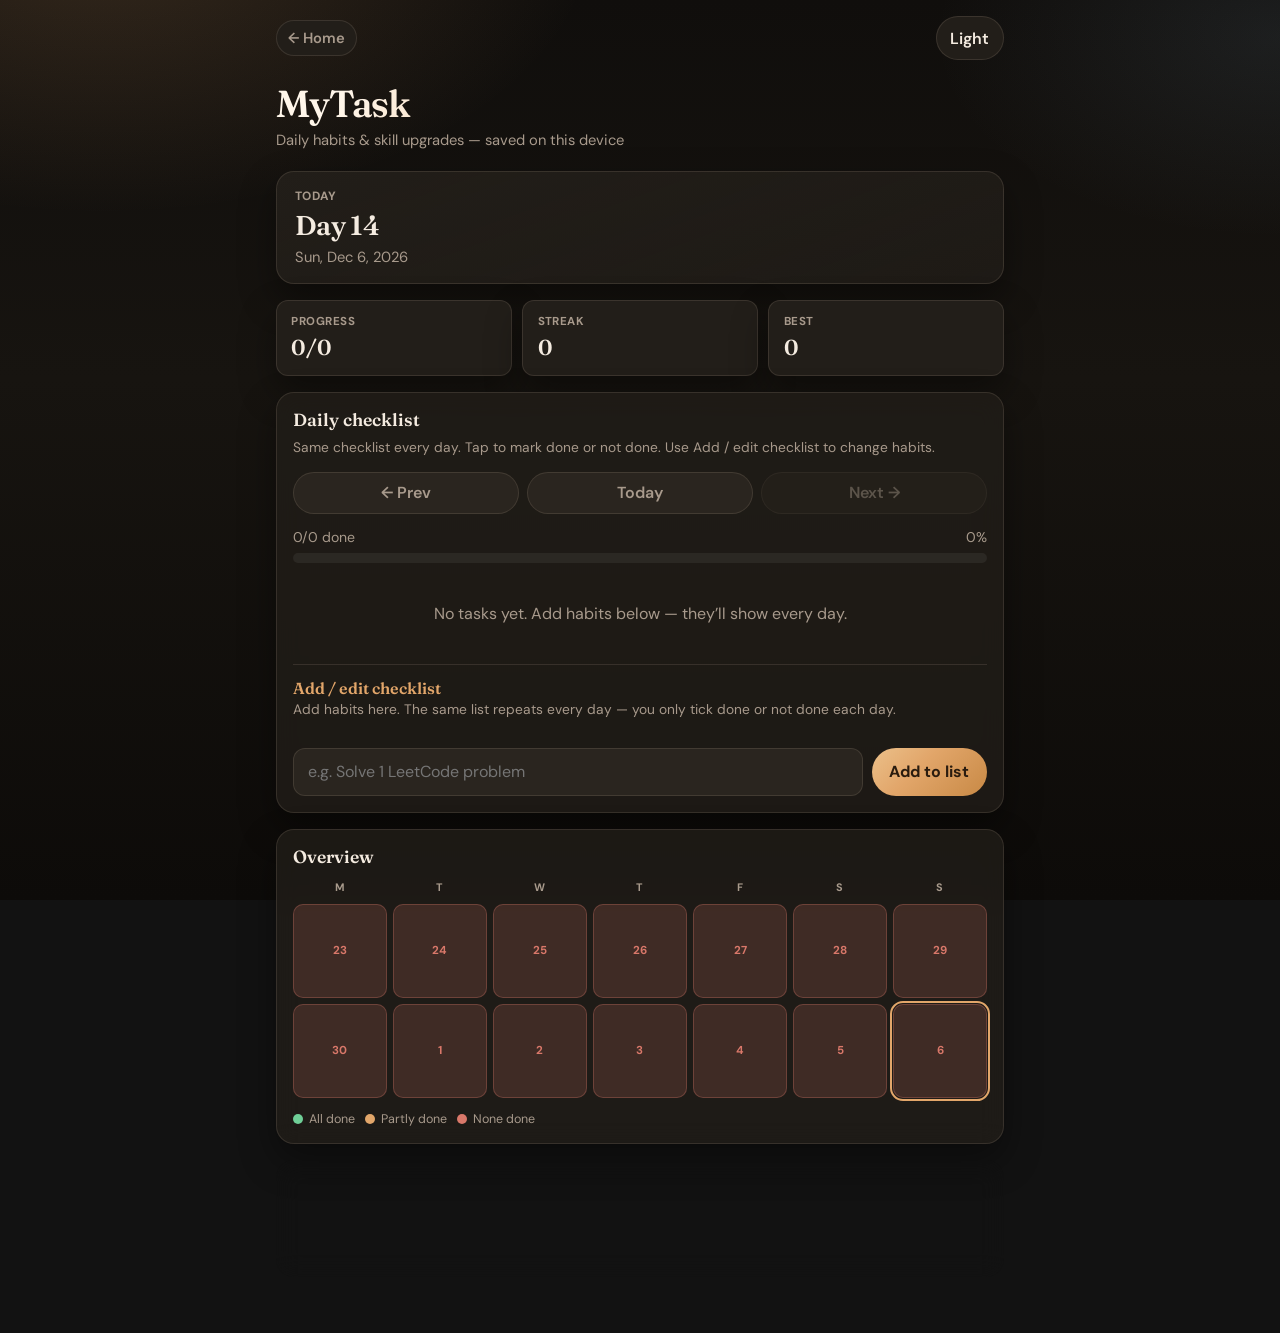
==== mytask.html @ d4458bb4 "Add MyTask daily habit tracker as a standalone page. Co-authored-by: Cursor <cursoragent@cursor.com>" ====
<!doctype html>
<html lang="en">
  <head>
    <meta charset="UTF-8" />
    <meta name="viewport" content="width=device-width, initial-scale=1.0, viewport-fit=cover" />
    <meta name="theme-color" content="#100e0c" />
    <meta name="description" content="MyTask — daily habit and skill-upgrade tracker" />
    <link rel="preconnect" href="https://fonts.googleapis.com" />
    <link rel="preconnect" href="https://fonts.gstatic.com" crossorigin />
    <link href="https://fonts.googleapis.com/css2?family=DM+Sans:ital,opsz,wght@0,9..40,400;0,9..40,500;0,9..40,600;0,9..40,700&family=Fraunces:opsz,wght@9..144,500;9..144,600;9..144,700&display=swap" rel="stylesheet" />
    <link rel="stylesheet" href="mytask.css" />
    <title>MyTask</title>
  </head>
  <body>
    <div class="app">
      <div class="topbar">
        <a class="home-link" href="index.html">← Home</a>
        <button type="button" class="icon-btn" id="themeToggle" aria-label="Toggle theme">Theme</button>
      </div>

      <header>
        <h1 class="brand">MyTask</h1>
        <p class="brand-tag">Daily habits &amp; skill upgrades — saved on this device</p>
      </header>

      <section class="day-banner">
        <p class="day-label" id="dayLabel">Tracking</p>
        <h2 class="day-title" id="dayTitle">—</h2>
        <p class="day-sub" id="daySub"></p>
      </section>

      <div id="preStart" class="panel waiting" hidden>
        <strong>Tracking starts on 23 Nov 2026</strong>
        That’s Day 1. Set up your daily checklist below now — ticking begins on Day 1.
      </div>

      <div id="mainApp">
        <div class="stats" id="statsRow">
          <div class="stat-card">
            <p class="stat-label">Progress</p>
            <p class="stat-value" id="progressStat">0/0</p>
          </div>
          <div class="stat-card">
            <p class="stat-label">Streak</p>
            <p class="stat-value" id="streakStat">0</p>
          </div>
          <div class="stat-card">
            <p class="stat-label">Best</p>
            <p class="stat-value" id="bestStat">0</p>
          </div>
        </div>

        <section class="panel">
          <div class="panel-head">
            <h2 id="listHeading">Daily checklist</h2>
          </div>
          <p class="list-hint" id="listHint">Same checklist every day. Tap to mark done or not done. Edit the list only when you want to change your habits.</p>

          <div class="nav-day" id="navDay">
            <button type="button" id="prevDay">← Prev</button>
            <button type="button" id="todayBtn">Today</button>
            <button type="button" id="nextDay">Next →</button>
          </div>

          <div class="progress-wrap" id="progressWrap">
            <div class="progress-meta">
              <span id="progressText">0/0 done</span>
              <span id="progressPct">0%</span>
            </div>
            <div class="progress-track">
              <div class="progress-fill" id="progressFill"></div>
            </div>
          </div>

          <ul class="task-list" id="taskList"></ul>
          <div class="empty" id="emptyTasks" hidden>No tasks yet. Add habits below — they’ll show every day.</div>

          <div class="manage always-open" id="manageTasks">
            <h3 class="manage-title">Add / edit checklist</h3>
            <p class="list-hint">Add habits here. The same list repeats every day — you only tick done or not done each day.</p>
            <ul class="task-list manage-list" id="manageList"></ul>
            <form class="add-row" id="addForm">
              <input
                type="text"
                id="taskInput"
                placeholder="e.g. Solve 1 LeetCode problem"
                maxlength="120"
                required
                autocomplete="off"
              />
              <button type="submit" class="btn btn-primary">Add to list</button>
            </form>
          </div>
        </section>

        <section class="panel" id="overviewPanel">
          <h2>Overview</h2>
          <div class="calendar" id="calendar" aria-label="Day overview calendar"></div>
          <div class="legend">
            <span><i class="dot done"></i> All done</span>
            <span><i class="dot partial"></i> Partly done</span>
            <span><i class="dot missed"></i> None done</span>
          </div>
        </section>

        <section class="panel">
          <h2>Backup</h2>
          <div class="actions-row">
            <button type="button" class="btn btn-secondary" id="exportBtn" style="margin-top:0">Export JSON</button>
            <button type="button" class="btn btn-secondary" id="importBtn" style="margin-top:0">Import JSON</button>
          </div>
          <input type="file" id="importFile" accept="application/json,.json" hidden />
        </section>
      </div>
    </div>

    <script src="mytask.js"></script>
  </body>
</html>
---- mytask.css ----
:root,
[data-theme='dark'] {
  --bg-deep: #100e0c;
  --bg: #171410;
  --bg-elevated: #221e19;
  --bg-soft: #2a251f;
  --line: rgba(232, 214, 190, 0.12);
  --text: #f4ebe0;
  --text-muted: #a89a8c;
  --accent: #e2a66a;
  --accent-soft: rgba(226, 166, 106, 0.14);
  --accent-strong: #c88945;
  --accent-ink: #2a1c0f;
  --done: #6fcf97;
  --partial: #e2a66a;
  --missed: #d9786a;
  --danger: #d9786a;
  --danger-soft: rgba(217, 120, 106, 0.14);
  --shadow: 0 16px 36px rgba(0, 0, 0, 0.38);
  --radius: 18px;
  --radius-sm: 12px;
  --font: 'DM Sans', system-ui, sans-serif;
  --display: 'Fraunces', Georgia, serif;
  --safe-bottom: env(safe-area-inset-bottom, 0px);
  --safe-top: env(safe-area-inset-top, 0px);
  color-scheme: dark;
}

[data-theme='light'] {
  --bg-deep: #f3ebe1;
  --bg: #f7f1ea;
  --bg-elevated: #fffaf4;
  --bg-soft: #efe4d6;
  --line: rgba(42, 28, 15, 0.12);
  --text: #2a1c0f;
  --text-muted: #7a6a58;
  --accent: #c88945;
  --accent-soft: rgba(200, 137, 69, 0.16);
  --accent-strong: #a86f32;
  --accent-ink: #fff8f0;
  --done: #3f8f63;
  --partial: #c88945;
  --missed: #c45c4a;
  --danger: #c45c4a;
  --danger-soft: rgba(196, 92, 74, 0.12);
  --shadow: 0 14px 32px rgba(42, 28, 15, 0.08);
  color-scheme: light;
}

*,
*::before,
*::after {
  box-sizing: border-box;
}

html {
  -webkit-text-size-adjust: 100%;
}

body {
  margin: 0;
  min-height: 100vh;
  font-family: var(--font);
  color: var(--text);
  background:
    radial-gradient(900px 520px at 8% -8%, rgba(226, 166, 106, 0.18), transparent 55%),
    radial-gradient(720px 420px at 100% 4%, rgba(120, 148, 168, 0.12), transparent 48%),
    linear-gradient(180deg, var(--bg-deep), var(--bg) 42%, #0d0b09);
  background-attachment: fixed;
  -webkit-font-smoothing: antialiased;
}

[data-theme='light'] body {
  background:
    radial-gradient(900px 520px at 8% -8%, rgba(226, 166, 106, 0.22), transparent 55%),
    radial-gradient(720px 420px at 100% 4%, rgba(120, 148, 168, 0.1), transparent 48%),
    linear-gradient(180deg, #f7f1ea, #efe6da 50%, #e8ddd0);
}

button,
input,
textarea {
  font: inherit;
  color: inherit;
}

button {
  cursor: pointer;
  -webkit-tap-highlight-color: transparent;
  touch-action: manipulation;
}

.app {
  width: min(760px, 100%);
  margin: 0 auto;
  padding: calc(1rem + var(--safe-top)) 1rem calc(2.5rem + var(--safe-bottom));
}

.topbar {
  display: flex;
  align-items: center;
  justify-content: space-between;
  gap: 0.75rem;
  margin-bottom: 1.25rem;
}

.home-link {
  color: var(--text-muted);
  text-decoration: none;
  font-size: 0.92rem;
  font-weight: 600;
  padding: 0.45rem 0.7rem;
  border-radius: 999px;
  border: 1px solid var(--line);
  background: var(--bg-elevated);
}

.home-link:hover {
  color: var(--accent);
  border-color: rgba(226, 166, 106, 0.4);
}

.icon-btn {
  border: 1px solid var(--line);
  background: var(--bg-elevated);
  color: var(--text);
  border-radius: 999px;
  min-width: 44px;
  min-height: 44px;
  padding: 0.55rem 0.85rem;
  font-weight: 600;
}

.icon-btn:hover {
  border-color: rgba(226, 166, 106, 0.4);
  background: var(--accent-soft);
}

.brand {
  margin: 0 0 0.2rem;
  font-family: var(--display);
  font-size: clamp(1.8rem, 6vw, 2.35rem);
  font-weight: 600;
  letter-spacing: -0.03em;
  background: linear-gradient(120deg, #fff6ea 10%, var(--accent) 75%);
  -webkit-background-clip: text;
  background-clip: text;
  color: transparent;
}

[data-theme='light'] .brand {
  background: linear-gradient(120deg, #2a1c0f 10%, var(--accent) 80%);
  -webkit-background-clip: text;
  background-clip: text;
}

.brand-tag {
  margin: 0;
  color: var(--text-muted);
  font-size: 0.92rem;
  line-height: 1.4;
}

.day-banner {
  margin: 1.25rem 0 1rem;
  padding: 1rem 1.1rem;
  border-radius: var(--radius);
  background: linear-gradient(160deg, var(--bg-elevated), rgba(34, 30, 25, 0.72));
  border: 1px solid var(--line);
  box-shadow: var(--shadow);
}

[data-theme='light'] .day-banner {
  background: linear-gradient(160deg, var(--bg-elevated), #f3e8db);
}

.day-label {
  margin: 0;
  font-size: 0.75rem;
  letter-spacing: 0.06em;
  text-transform: uppercase;
  color: var(--text-muted);
  font-weight: 700;
}

.day-title {
  margin: 0.25rem 0 0;
  font-family: var(--display);
  font-size: clamp(1.35rem, 4.5vw, 1.7rem);
  font-weight: 600;
  letter-spacing: -0.02em;
}

.day-sub {
  margin: 0.3rem 0 0;
  color: var(--text-muted);
  font-size: 0.92rem;
}

.stats {
  display: grid;
  grid-template-columns: repeat(3, 1fr);
  gap: 0.65rem;
  margin-bottom: 1rem;
}

.stat-card {
  padding: 0.85rem 0.9rem;
  border-radius: var(--radius-sm);
  background: var(--bg-elevated);
  border: 1px solid var(--line);
  min-width: 0;
  box-shadow: var(--shadow);
}

.stat-label {
  margin: 0;
  color: var(--text-muted);
  font-size: 0.72rem;
  letter-spacing: 0.04em;
  text-transform: uppercase;
  font-weight: 700;
}

.stat-value {
  margin: 0.3rem 0 0;
  font-family: var(--display);
  font-size: clamp(1.1rem, 4vw, 1.35rem);
  font-weight: 600;
}

.panel {
  margin-bottom: 1rem;
  padding: 1rem;
  border-radius: var(--radius);
  background: rgba(34, 30, 25, 0.78);
  backdrop-filter: blur(12px);
  border: 1px solid var(--line);
  box-shadow: var(--shadow);
}

[data-theme='light'] .panel {
  background: rgba(255, 250, 244, 0.92);
}

.panel h2 {
  margin: 0 0 0.85rem;
  font-family: var(--display);
  font-size: 1.1rem;
  font-weight: 600;
}

.panel-head {
  display: flex;
  align-items: center;
  justify-content: space-between;
  gap: 0.75rem;
  margin-bottom: 0.85rem;
}

.panel-head h2 {
  margin: 0;
}

.list-hint {
  margin: -0.35rem 0 0.9rem;
  color: var(--text-muted);
  font-size: 0.86rem;
  line-height: 1.45;
}

.manage {
  margin-top: 1rem;
  padding-top: 0.85rem;
  border-top: 1px solid var(--line);
}

.manage-title {
  margin: 0 0 0.45rem;
  font-family: var(--display);
  font-size: 1rem;
  font-weight: 600;
  color: var(--accent);
}

.manage-list {
  margin-top: 0.75rem;
}

.manage-list .task-item {
  grid-template-columns: 1fr auto;
}

.progress-wrap {
  margin-bottom: 1rem;
}

.progress-meta {
  display: flex;
  justify-content: space-between;
  gap: 0.5rem;
  margin-bottom: 0.45rem;
  font-size: 0.88rem;
  color: var(--text-muted);
}

.progress-track {
  height: 10px;
  border-radius: 999px;
  background: rgba(255, 255, 255, 0.06);
  overflow: hidden;
}

[data-theme='light'] .progress-track {
  background: rgba(42, 28, 15, 0.08);
}

.progress-fill {
  height: 100%;
  width: 0%;
  border-radius: inherit;
  background: linear-gradient(90deg, #ebc08a, var(--accent), var(--accent-strong));
  transition: width 0.35s ease;
}

.task-list {
  list-style: none;
  margin: 0;
  padding: 0;
  display: grid;
  gap: 0.55rem;
}

.task-item {
  display: grid;
  grid-template-columns: auto 1fr auto;
  gap: 0.7rem;
  align-items: center;
  padding: 0.75rem 0.8rem;
  border-radius: var(--radius-sm);
  background: var(--bg-soft);
  border: 1px solid transparent;
}

.task-item.done {
  border-color: rgba(226, 166, 106, 0.3);
}

.task-item.tickable {
  cursor: pointer;
}

.task-item.tickable:hover {
  border-color: rgba(226, 166, 106, 0.35);
}

.check {
  width: 34px;
  height: 34px;
  border-radius: 10px;
  border: 2px solid var(--line);
  background: var(--bg-elevated);
  display: grid;
  place-items: center;
  flex-shrink: 0;
  transition: transform 0.18s ease, background 0.18s ease, border-color 0.18s ease;
  pointer-events: none;
}

.check.checked {
  background: linear-gradient(135deg, #ebc08a, var(--accent));
  border-color: var(--accent);
  color: var(--accent-ink);
  animation: pop 0.28s ease;
}

.check svg {
  width: 16px;
  height: 16px;
  opacity: 0;
  transform: scale(0.6);
  transition: opacity 0.15s ease, transform 0.15s ease;
}

.check.checked svg {
  opacity: 1;
  transform: scale(1);
}

.task-title {
  margin: 0;
  font-weight: 600;
  line-height: 1.35;
  word-break: break-word;
}

.task-item.done .task-title {
  text-decoration: line-through;
  color: var(--text-muted);
}

.task-actions {
  display: flex;
  gap: 0.25rem;
}

.ghost {
  border: none;
  background: transparent;
  color: var(--text-muted);
  padding: 0.4rem 0.55rem;
  border-radius: 8px;
  min-height: 40px;
  font-size: 0.82rem;
  font-weight: 600;
}

.ghost:hover {
  background: var(--danger-soft);
  color: var(--danger);
}

.ghost.edit:hover {
  background: var(--accent-soft);
  color: var(--accent);
}

.add-row {
  display: grid;
  grid-template-columns: 1fr auto;
  gap: 0.55rem;
  margin-top: 0.85rem;
}

.add-row input {
  width: 100%;
  min-height: 48px;
  border: 1px solid var(--line);
  border-radius: var(--radius-sm);
  background: var(--bg-soft);
  padding: 0.75rem 0.85rem;
  outline: none;
  font-size: 16px;
}

.add-row input:focus {
  border-color: rgba(226, 166, 106, 0.55);
  box-shadow: 0 0 0 3px var(--accent-soft);
}

.btn {
  border: none;
  border-radius: 999px;
  min-height: 48px;
  padding: 0.75rem 1.1rem;
  font-weight: 700;
}

.btn-primary {
  background: linear-gradient(135deg, #ebc08a, var(--accent) 40%, var(--accent-strong));
  color: var(--accent-ink);
}

.btn-secondary {
  width: 100%;
  background: transparent;
  border: 1px solid var(--line);
  color: var(--text-muted);
  margin-top: 0.55rem;
}

.btn-secondary:hover {
  color: var(--text);
  background: var(--accent-soft);
  border-color: rgba(226, 166, 106, 0.4);
}

.waiting {
  text-align: center;
  padding: 2rem 1rem;
  color: var(--text-muted);
}

.waiting strong {
  display: block;
  margin-bottom: 0.35rem;
  color: var(--text);
  font-family: var(--display);
  font-size: 1.15rem;
}

.nav-day {
  display: flex;
  gap: 0.5rem;
  margin-bottom: 0.85rem;
}

.nav-day button {
  flex: 1;
  border: 1px solid var(--line);
  background: var(--bg-soft);
  border-radius: 999px;
  min-height: 42px;
  font-weight: 600;
  color: var(--text-muted);
}

.nav-day button:disabled {
  opacity: 0.45;
  cursor: not-allowed;
}

.nav-day button:not(:disabled):hover {
  color: var(--accent);
  border-color: rgba(226, 166, 106, 0.4);
}

.calendar {
  display: grid;
  grid-template-columns: repeat(7, minmax(0, 1fr));
  gap: 0.4rem;
}

.cal-head {
  text-align: center;
  font-size: 0.68rem;
  color: var(--text-muted);
  font-weight: 700;
  letter-spacing: 0.04em;
  text-transform: uppercase;
  padding-bottom: 0.2rem;
}

.cal-cell {
  aspect-ratio: 1;
  border: none;
  border-radius: 10px;
  background: var(--bg-soft);
  color: var(--text);
  font-size: 0.72rem;
  font-weight: 700;
  padding: 0.2rem;
  display: grid;
  place-items: center;
  position: relative;
}

.cal-cell.empty {
  background: transparent;
  pointer-events: none;
}

.cal-cell.done {
  background: rgba(111, 207, 151, 0.2);
  color: var(--done);
  border: 1px solid rgba(111, 207, 151, 0.35);
}

.cal-cell.partial {
  background: rgba(226, 166, 106, 0.2);
  color: var(--partial);
  border: 1px solid rgba(226, 166, 106, 0.4);
}

.cal-cell.missed {
  background: rgba(217, 120, 106, 0.18);
  color: var(--missed);
  border: 1px solid rgba(217, 120, 106, 0.3);
}

.cal-cell.future {
  opacity: 0.35;
}

.cal-cell.selected {
  outline: 2px solid var(--accent);
  outline-offset: 1px;
}

.legend {
  display: flex;
  flex-wrap: wrap;
  gap: 0.65rem;
  margin-top: 0.85rem;
  color: var(--text-muted);
  font-size: 0.78rem;
}

.legend span {
  display: inline-flex;
  align-items: center;
  gap: 0.35rem;
}

.dot {
  width: 10px;
  height: 10px;
  border-radius: 50%;
}

.dot.done { background: var(--done); }
.dot.partial { background: var(--partial); }
.dot.missed { background: var(--missed); }

.actions-row {
  display: grid;
  grid-template-columns: 1fr 1fr;
  gap: 0.55rem;
}

.empty {
  text-align: center;
  padding: 1.5rem 0.75rem;
  color: var(--text-muted);
}

@keyframes pop {
  0% { transform: scale(0.85); }
  60% { transform: scale(1.12); }
  100% { transform: scale(1); }
}

@media (max-width: 560px) {
  .stats {
    grid-template-columns: 1fr;
  }

  .add-row {
    grid-template-columns: 1fr;
  }

  .task-item {
    grid-template-columns: auto 1fr;
    grid-template-areas:
      'check title'
      'check actions';
  }

  .check { grid-area: check; align-self: start; margin-top: 0.15rem; }
  .task-title { grid-area: title; }
  .task-actions { grid-area: actions; justify-self: start; }
}

@media (prefers-reduced-motion: reduce) {
  *,
  *::before,
  *::after {
    animation: none !important;
    transition: none !important;
  }
}
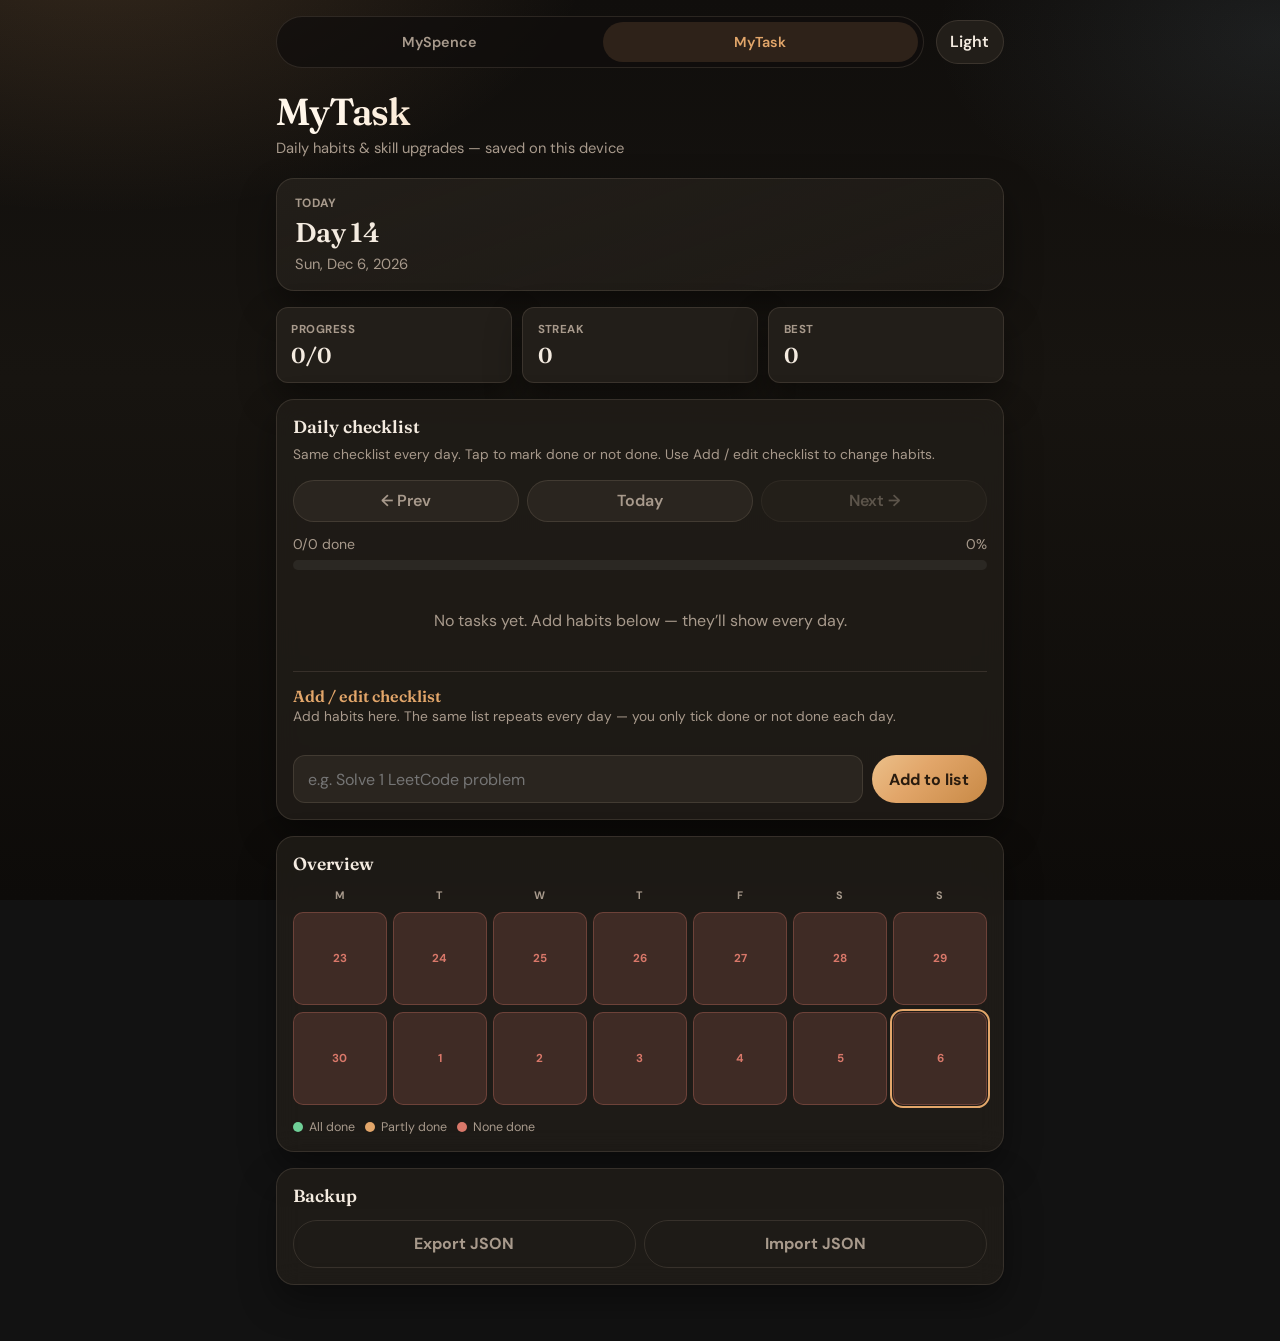
==== commit 249eb94f: "Add app switcher between MySpence and MyTask. Co-authored-by: Cursor <cursoragent@cursor.com>" ====
--- a/mytask.html
+++ b/mytask.html
@@ -14,7 +14,10 @@
   <body>
     <div class="app">
       <div class="topbar">
-        <a class="home-link" href="index.html">← Home</a>
+        <nav class="app-switch" aria-label="Apps">
+          <a class="app-switch-link" href="index.html">MySpence</a>
+          <a class="app-switch-link active" href="mytask.html">MyTask</a>
+        </nav>
         <button type="button" class="icon-btn" id="themeToggle" aria-label="Toggle theme">Theme</button>
       </div>
 
--- a/mytask.css
+++ b/mytask.css
@@ -104,20 +104,42 @@
   margin-bottom: 1.25rem;
 }
 
-.home-link {
-  color: var(--text-muted);
+.app-switch {
+  display: flex;
+  flex: 1;
+  gap: 0.35rem;
+  padding: 0.3rem;
+  border-radius: 999px;
+  background: rgba(16, 14, 12, 0.75);
+  border: 1px solid var(--line);
+}
+
+[data-theme='light'] .app-switch {
+  background: rgba(255, 250, 244, 0.9);
+}
+
+.app-switch-link {
+  flex: 1;
+  text-align: center;
   text-decoration: none;
-  font-size: 0.92rem;
-  font-weight: 600;
-  padding: 0.45rem 0.7rem;
+  color: var(--text-muted);
+  padding: 0.55rem 0.65rem;
+  min-height: 40px;
   border-radius: 999px;
-  border: 1px solid var(--line);
-  background: var(--bg-elevated);
-}
-
-.home-link:hover {
+  font-weight: 600;
+  font-size: 0.9rem;
+  display: inline-flex;
+  align-items: center;
+  justify-content: center;
+}
+
+.app-switch-link.active {
+  background: var(--accent-soft);
   color: var(--accent);
-  border-color: rgba(226, 166, 106, 0.4);
+}
+
+.app-switch-link:hover:not(.active) {
+  color: var(--text);
 }
 
 .icon-btn {
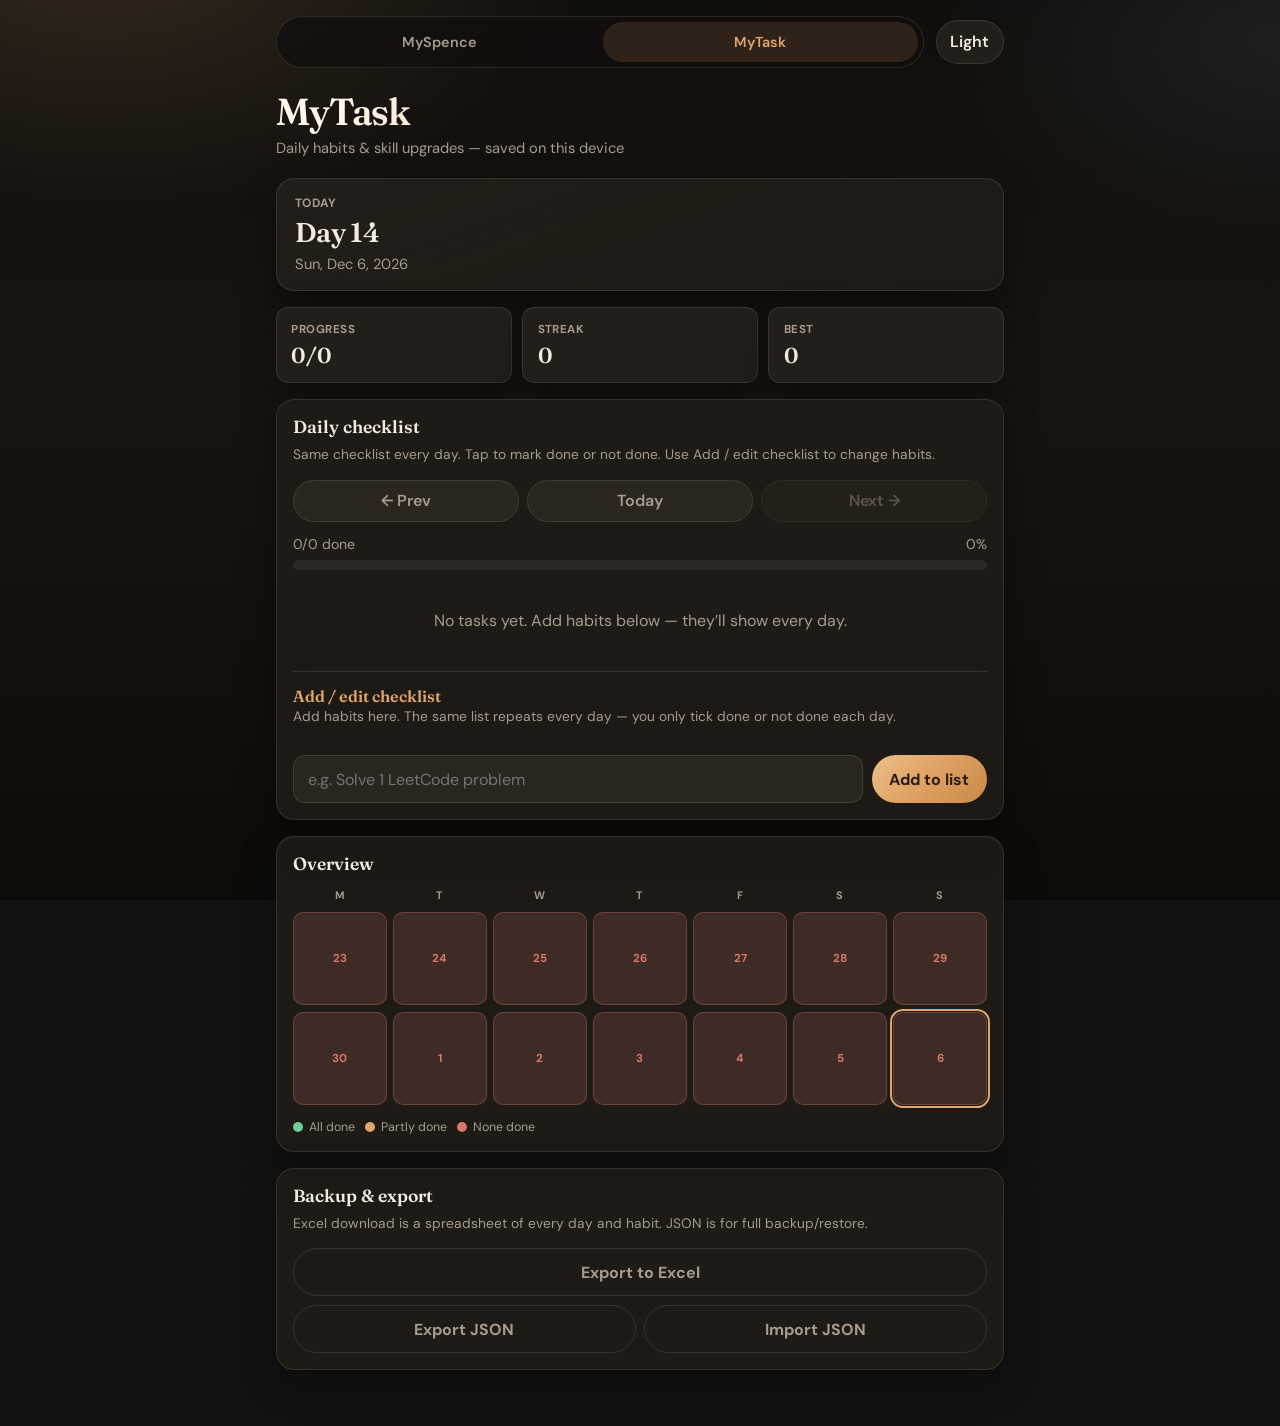
==== commit 43ec7e08: "Add Excel CSV export for MySpence and MyTask. Co-authored-by: Cursor <cursoragent@cursor.com>" ====
--- a/mytask.html
+++ b/mytask.html
@@ -107,8 +107,10 @@
         </section>
 
         <section class="panel">
-          <h2>Backup</h2>
-          <div class="actions-row">
+          <h2>Backup &amp; export</h2>
+          <p class="list-hint">Excel download is a spreadsheet of every day and habit. JSON is for full backup/restore.</p>
+          <button type="button" class="btn btn-secondary" id="exportExcelBtn" style="margin-top:0">Export to Excel</button>
+          <div class="actions-row" style="margin-top:0.55rem">
             <button type="button" class="btn btn-secondary" id="exportBtn" style="margin-top:0">Export JSON</button>
             <button type="button" class="btn btn-secondary" id="importBtn" style="margin-top:0">Import JSON</button>
           </div>
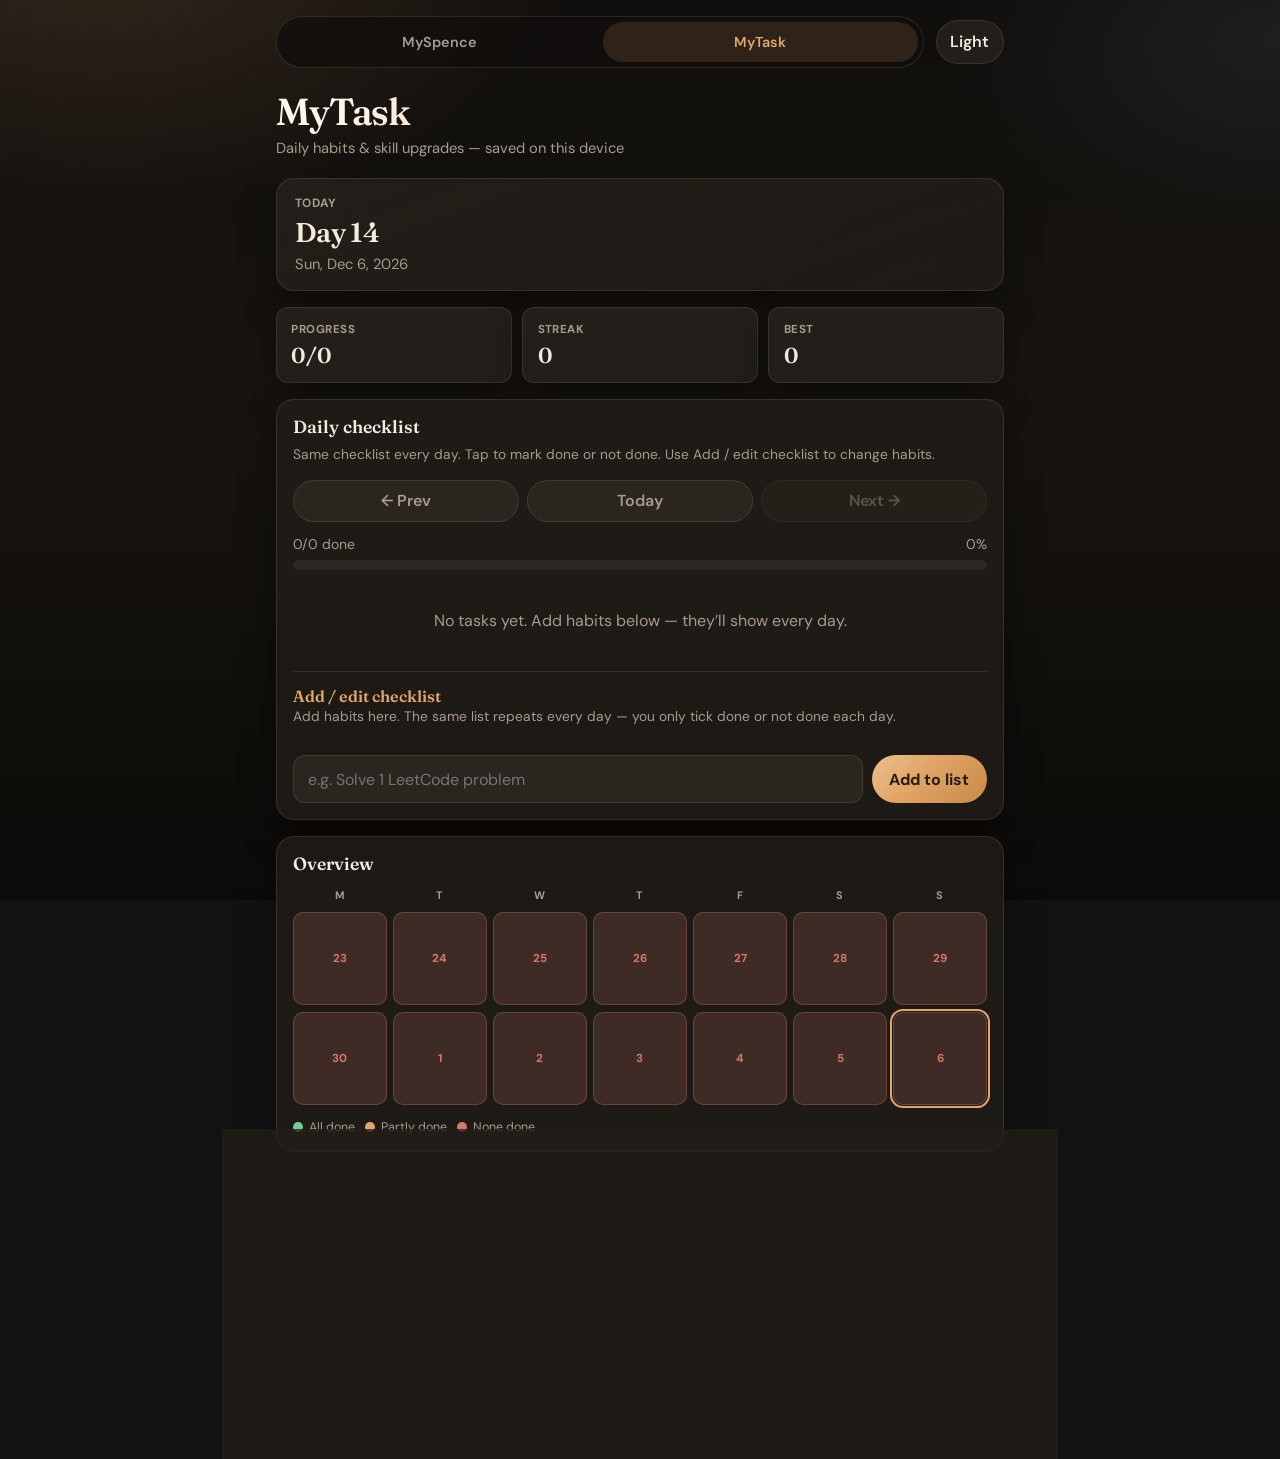
==== commit 90415e6a: "Add viewable period reports and simplify MyTask pre-start flow. Co-authored-by: Cursor <cursoragent@" ====
--- a/mytask.html
+++ b/mytask.html
@@ -32,11 +32,6 @@
         <p class="day-sub" id="daySub"></p>
       </section>
 
-      <div id="preStart" class="panel waiting" hidden>
-        <strong>Tracking starts on 23 Nov 2026</strong>
-        That’s Day 1. Set up your daily checklist below now — ticking begins on Day 1.
-      </div>
-
       <div id="mainApp">
         <div class="stats" id="statsRow">
           <div class="stat-card">
@@ -57,7 +52,7 @@
           <div class="panel-head">
             <h2 id="listHeading">Daily checklist</h2>
           </div>
-          <p class="list-hint" id="listHint">Same checklist every day. Tap to mark done or not done. Edit the list only when you want to change your habits.</p>
+          <p class="list-hint" id="listHint">Same checklist every day. Tap to mark done or not done. Day 1 starts 23 Nov 2026.</p>
 
           <div class="nav-day" id="navDay">
             <button type="button" id="prevDay">← Prev</button>
@@ -107,9 +102,34 @@
         </section>
 
         <section class="panel">
-          <h2>Backup &amp; export</h2>
-          <p class="list-hint">Excel download is a spreadsheet of every day and habit. JSON is for full backup/restore.</p>
-          <button type="button" class="btn btn-secondary" id="exportExcelBtn" style="margin-top:0">Export to Excel</button>
+          <h2>Reports &amp; backup</h2>
+          <p class="list-hint">View or download weekly, monthly, yearly, or custom reports. JSON is for full backup/restore.</p>
+          <label>
+            Period
+            <select id="reportPeriod">
+              <option value="week">This week</option>
+              <option value="lastWeek">Last week</option>
+              <option value="month">This month</option>
+              <option value="lastMonth">Last month</option>
+              <option value="year">This year</option>
+              <option value="custom">Custom range</option>
+            </select>
+          </label>
+          <div class="form-row" id="reportCustom" hidden style="margin-top:0.7rem">
+            <label>
+              From
+              <input type="date" id="reportFrom" />
+            </label>
+            <label>
+              To
+              <input type="date" id="reportTo" />
+            </label>
+          </div>
+          <div class="actions-row" style="margin-top:0.75rem">
+            <button type="button" class="btn btn-secondary" id="viewReportBtn" style="margin-top:0">View report</button>
+            <button type="button" class="btn btn-secondary" id="exportExcelBtn" style="margin-top:0">Download</button>
+          </div>
+          <div class="report-view" id="reportView" hidden></div>
           <div class="actions-row" style="margin-top:0.55rem">
             <button type="button" class="btn btn-secondary" id="exportBtn" style="margin-top:0">Export JSON</button>
             <button type="button" class="btn btn-secondary" id="importBtn" style="margin-top:0">Import JSON</button>
--- a/mytask.css
+++ b/mytask.css
@@ -630,6 +630,80 @@
   gap: 0.55rem;
 }
 
+.report-view {
+  margin-top: 1rem;
+  padding-top: 1rem;
+  border-top: 1px solid var(--line);
+}
+
+.report-summary {
+  display: grid;
+  grid-template-columns: repeat(3, minmax(0, 1fr));
+  gap: 0.55rem;
+  margin-bottom: 0.85rem;
+}
+
+.report-summary .stat-card {
+  padding: 0.7rem 0.75rem;
+  border-radius: var(--radius-sm);
+  background: var(--bg-soft);
+  border: 1px solid var(--line);
+}
+
+.report-summary .stat-label {
+  margin: 0;
+  color: var(--text-muted);
+  font-size: 0.7rem;
+  letter-spacing: 0.04em;
+  text-transform: uppercase;
+  font-weight: 700;
+}
+
+.report-summary .stat-value {
+  margin: 0.25rem 0 0;
+  font-family: var(--display);
+  font-size: 1.05rem;
+  font-weight: 600;
+}
+
+.report-table-wrap {
+  overflow-x: auto;
+  -webkit-overflow-scrolling: touch;
+}
+
+.report-table {
+  width: 100%;
+  border-collapse: collapse;
+  font-size: 0.85rem;
+}
+
+.report-table th,
+.report-table td {
+  text-align: left;
+  padding: 0.55rem 0.45rem;
+  border-bottom: 1px solid var(--line);
+  vertical-align: top;
+}
+
+.report-table th {
+  color: var(--text-muted);
+  font-size: 0.72rem;
+  letter-spacing: 0.04em;
+  text-transform: uppercase;
+}
+
+.report-empty {
+  text-align: center;
+  color: var(--text-muted);
+  padding: 1rem 0.5rem;
+}
+
+@media (max-width: 560px) {
+  .report-summary {
+    grid-template-columns: 1fr;
+  }
+}
+
 .empty {
   text-align: center;
   padding: 1.5rem 0.75rem;
